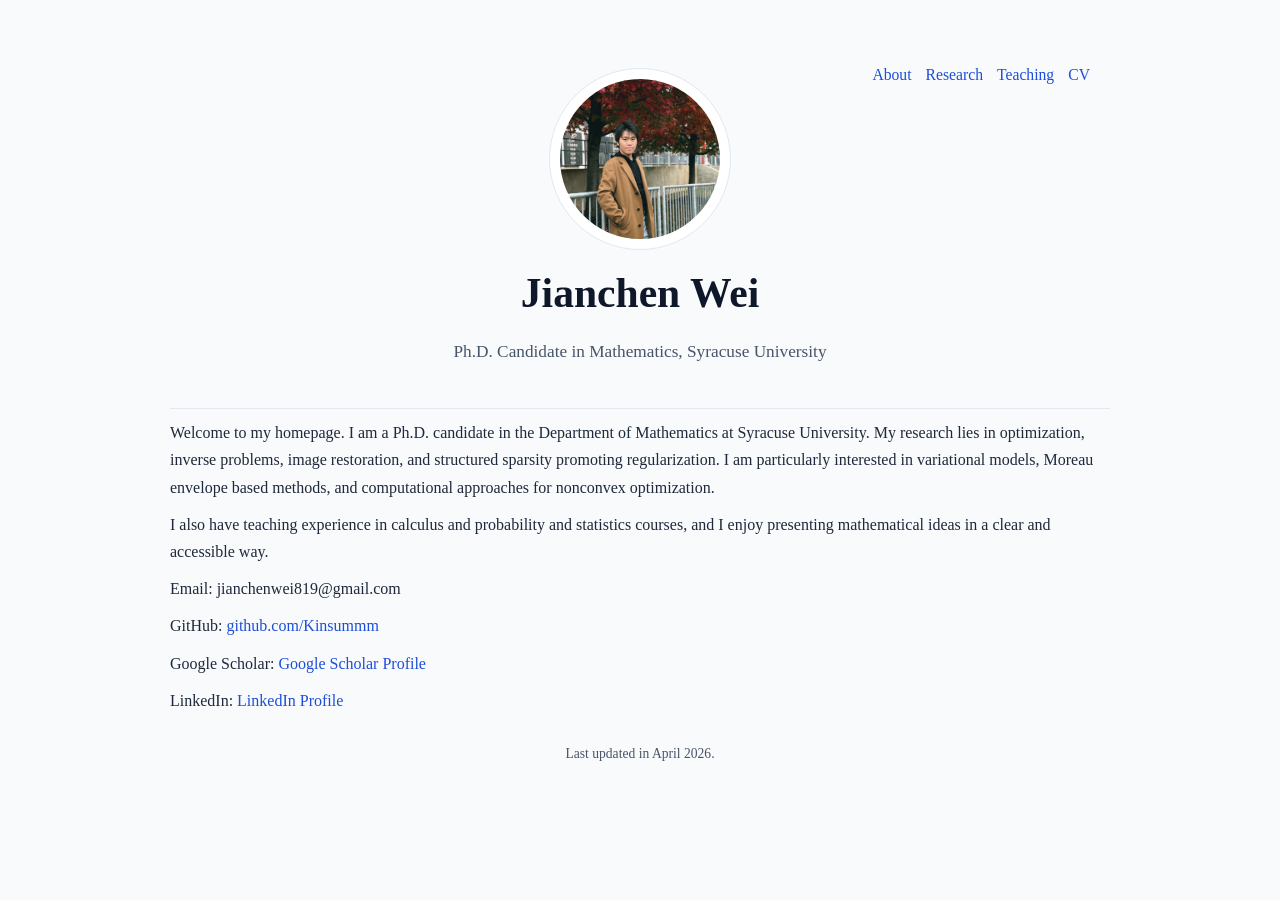
==== index.html @ 6264d002 "Add files via upload" ====
<!DOCTYPE html>
<html lang="en">
<head>
  <meta charset="UTF-8" />
  <meta name="viewport" content="width=device-width, initial-scale=1.0" />
  <title>Jianchen Wei | About</title>
  <link rel="stylesheet" href="style.css">
</head>
<body>
  <div class="container">
    <header>
      <div class="top">
        <div class="profile">
          <div class="photo">
            <img src="profile.jpg" alt="Profile photo" />
          </div>
          <h1 class="name">Jianchen Wei</h1>
          <p class="subtitle">Ph.D. Candidate in Mathematics, Syracuse University</p>
        </div>
        <nav class="top-nav">
          <a href="index.html">About</a>
          <a href="research.html">Research</a>
          <a href="teaching.html">Teaching</a>
          <a href="Postdoc_JianchenWei_CV.pdf" target="_blank">CV</a>
        </nav>
      </div>
    </header>


      <p>
        Welcome to my homepage. 
        I am a Ph.D. candidate in the Department of Mathematics at Syracuse University.
        My research lies in optimization, inverse problems, image restoration, and structured sparsity promoting regularization.
        I am particularly interested in variational models, Moreau envelope based methods, and computational approaches for nonconvex optimization.
      </p>
      <p>
        I also have teaching experience in calculus and probability and statistics courses, and I enjoy presenting mathematical ideas in a clear and accessible way.
      </p>
      <p>
        Email: jianchenwei819@gmail.com
      </p>
      <p>
        GitHub: <a href="https://github.com/Kinsummm" target="_blank">github.com/Kinsummm</a>
      </p>
      <p>
        Google Scholar: <a href="https://scholar.google.com/citations?user=dxs32J8AAAAJ" target="_blank">Google Scholar Profile</a>
      </p>
      <p>
        LinkedIn: <a href="https://www.linkedin.com/in/jianchen-wei/" target="_blank">LinkedIn Profile</a>
      </p>


    <footer>
      <p>Last updated in April 2026.</p>
    </footer>
  </div>
</body>
</html>
---- style.css ----
:root {
  --bg: #f8fafc;
  --card: #ffffff;
  --text: #1e293b;
  --muted: #475569;
  --line: #e2e8f0;
  --accent: #0f172a;
  --link: #1d4ed8;
  --max: 980px;
}

* {
  box-sizing: border-box;
}

body {
  margin: 0;
  font-family: Georgia, "Times New Roman", serif;
  background: var(--bg);
  color: var(--text);
  line-height: 1.7;
}

a {
  color: var(--link);
  text-decoration: none;
}

a:hover {
  text-decoration: underline;
}

.container {
  max-width: var(--max);
  margin: 0 auto;
  padding: 32px 20px 64px;
}

header {
  padding: 36px 0 24px;
  border-bottom: 1px solid var(--line);
  position: relative;
  text-align: center;
}

.top {
  display: grid;
  grid-template-columns: 1fr;
  gap: 28px;
  align-items: start;
}

.name, h1 {
  font-size: 2.6rem;
  margin: 0 0 8px;
  color: var(--accent);
}

.subtitle {
  font-size: 1.08rem;
  color: var(--muted);
  margin: 0 0 18px;
}

.photo {
  background: var(--card);
  border: 1px solid var(--line);
  padding: 10px;
  text-align: center;
  display: inline-block;
  border-radius: 50%;
}

.photo img {
  width: 160px;
  height: 160px;
  border-radius: 50%;
  display: block;
  margin: 0 auto;
  object-fit: cover;
}

.profile {
  text-align: center;
}

nav.top-nav {
  position: absolute;
  top: 20px;
  right: 20px;
  display: flex;
  gap: 14px;
  font-size: 0.98rem;
  align-items: center;
}

nav {
  margin-top: 10px;
  display: flex;
  flex-wrap: wrap;
  gap: 16px;
  font-size: 1rem;
  justify-content: center;
}

section {
  margin-top: 34px;
  background: var(--card);
  border: 1px solid var(--line);
  border-radius: 18px;
  padding: 24px;
}

h2 {
  margin: 0 0 14px;
  font-size: 1.45rem;
  color: var(--accent);
}

h3 {
  margin: 28px 0 10px;
  font-size: 1.25rem;
  font-weight: 600;
  border-bottom: 1px solid var(--line);
  padding-bottom: 6px;
}

p {
  margin: 10px 0;
}

ol {
  margin: 0 0 0 24px;
  padding: 0;
}

li {
  margin: 20px 0 28px;
}

.paper-title {
  font-weight: 700;
  font-size: 1.05rem;
  margin-bottom: 6px;
}

.paper-authors,
.paper-venue,
.paper-links {
  margin: 4px 0;
}

.paper-links a {
  margin-right: 14px;
}

.muted {
  color: var(--muted);
}

footer {
  margin-top: 28px;
  text-align: center;
  color: var(--muted);
  font-size: 0.85rem;
}

@media (max-width: 820px) {
  .top {
    grid-template-columns: 1fr;
  }

  .name, h1 {
    font-size: 2.1rem;
  }

  nav.top-nav {
    position: static;
    margin-top: 18px;
    justify-content: center;
  }
}

@media (max-width: 700px) {
  h1 {
    font-size: 1.9rem;
  }
}
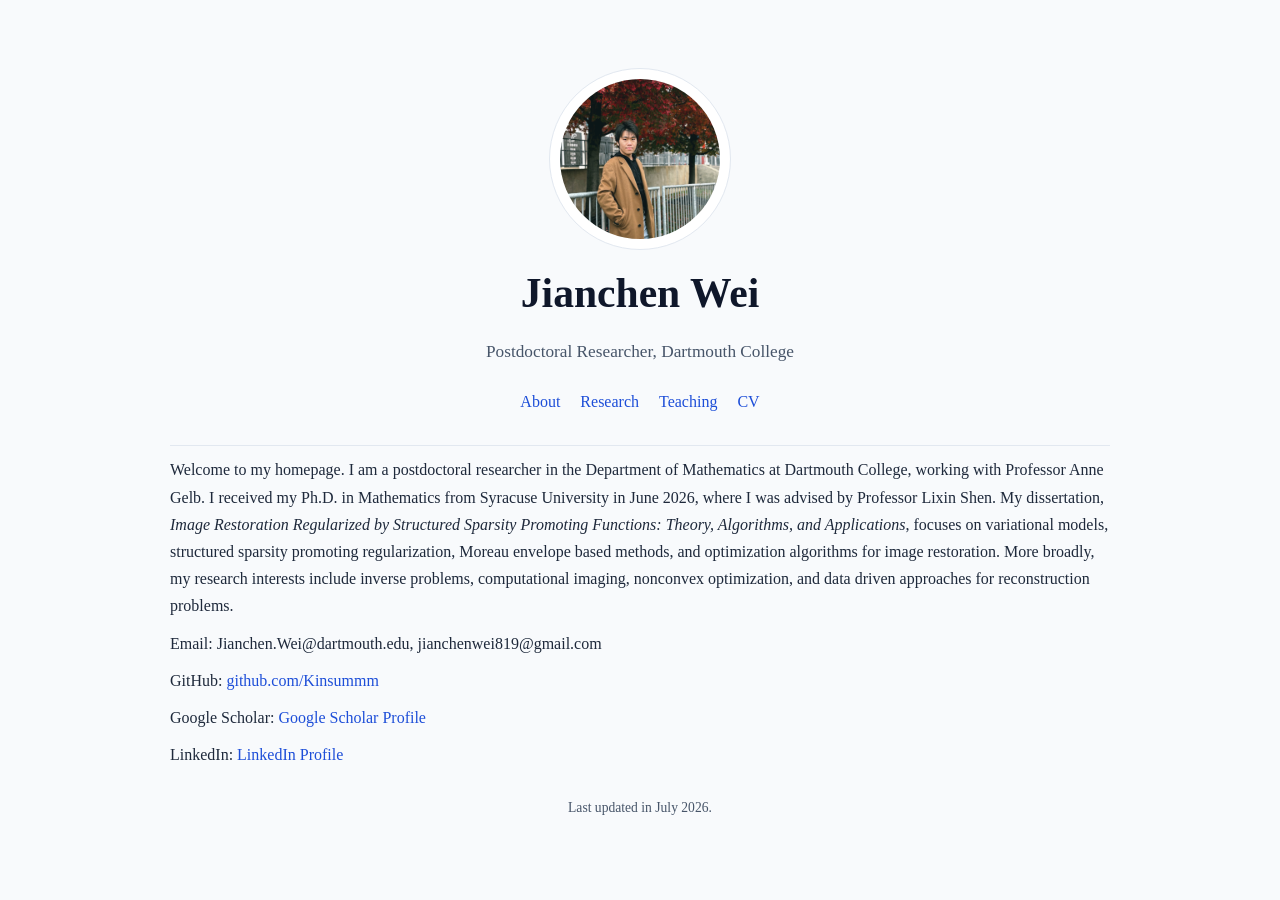
==== commit e5ac03f7: "Update personal homepage" ====
--- a/index.html
+++ b/index.html
@@ -15,7 +15,7 @@
             <img src="profile.jpg" alt="Profile photo" />
           </div>
           <h1 class="name">Jianchen Wei</h1>
-          <p class="subtitle">Ph.D. Candidate in Mathematics, Syracuse University</p>
+          <p class="subtitle">Postdoctoral Researcher, Dartmouth College</p>
         </div>
         <nav class="top-nav">
           <a href="index.html">About</a>
@@ -28,16 +28,14 @@
 
 
       <p>
-        Welcome to my homepage. 
-        I am a Ph.D. candidate in the Department of Mathematics at Syracuse University.
-        My research lies in optimization, inverse problems, image restoration, and structured sparsity promoting regularization.
-        I am particularly interested in variational models, Moreau envelope based methods, and computational approaches for nonconvex optimization.
-      </p>
+      Welcome to my homepage. 
+      I am a postdoctoral researcher in the Department of Mathematics at Dartmouth College, working with Professor Anne Gelb. 
+      I received my Ph.D. in Mathematics from Syracuse University in June 2026, where I was advised by Professor Lixin Shen. 
+      My dissertation, <em>Image Restoration Regularized by Structured Sparsity Promoting Functions: Theory, Algorithms, and Applications</em>, focuses on variational models, structured sparsity promoting regularization, Moreau envelope based methods, and optimization algorithms for image restoration. 
+      More broadly, my research interests include inverse problems, computational imaging, nonconvex optimization, and data driven approaches for reconstruction problems.
+    </p>
       <p>
-        I also have teaching experience in calculus and probability and statistics courses, and I enjoy presenting mathematical ideas in a clear and accessible way.
-      </p>
-      <p>
-        Email: jianchenwei819@gmail.com
+        Email: Jianchen.Wei@dartmouth.edu, jianchenwei819@gmail.com
       </p>
       <p>
         GitHub: <a href="https://github.com/Kinsummm" target="_blank">github.com/Kinsummm</a>
@@ -51,7 +49,7 @@
 
 
     <footer>
-      <p>Last updated in April 2026.</p>
+      <p>Last updated in July 2026.</p>
     </footer>
   </div>
 </body>
--- a/style.css
+++ b/style.css
@@ -7,7 +7,7 @@
   --accent: #0f172a;
   --link: #1d4ed8;
   --max: 980px;
-}
+}
 
 * {
   box-sizing: border-box;
@@ -43,14 +43,7 @@
   text-align: center;
 }
 
-.top {
-  display: grid;
-  grid-template-columns: 1fr;
-  gap: 28px;
-  align-items: start;
-}
-
-.name, h1 {
+.name, h1 {
   font-size: 2.6rem;
   margin: 0 0 8px;
   color: var(--accent);
@@ -84,32 +77,83 @@
   text-align: center;
 }
 
-nav.top-nav {
-  position: absolute;
-  top: 20px;
-  right: 20px;
-  display: flex;
-  gap: 14px;
-  font-size: 0.98rem;
-  align-items: center;
-}
-
-nav {
+nav {
   margin-top: 10px;
   display: flex;
   flex-wrap: wrap;
   gap: 16px;
   font-size: 1rem;
   justify-content: center;
-}
-
-section {
-  margin-top: 34px;
-  background: var(--card);
-  border: 1px solid var(--line);
-  border-radius: 18px;
-  padding: 24px;
-}
+}
+
+nav a {
+  padding: 4px 2px;
+  border-bottom: 2px solid transparent;
+}
+
+nav a.active {
+  color: var(--accent);
+  border-bottom-color: var(--accent);
+}
+section {
+  margin-top: 34px;
+  background: var(--card);
+  border: 1px solid var(--line);
+  border-radius: 18px;
+  padding: 24px;
+}
+
+.research-page section {
+  background: transparent;
+  border: 0;
+  border-radius: 0;
+  padding: 0;
+}
+
+.research-page section h2 {
+  border-bottom: 1px solid var(--line);
+  padding-bottom: 6px;
+}
+
+main {
+  margin-top: 30px;
+}
+
+.intro {
+  font-size: 1.03rem;
+}
+
+.timeline-item {
+  display: grid;
+  grid-template-columns: 110px 1fr;
+  gap: 18px;
+  margin: 16px 0;
+}
+
+.date {
+  color: var(--muted);
+  font-variant-numeric: tabular-nums;
+  margin-right: 12px;
+}
+
+.contact-links {
+  display: flex;
+  flex-wrap: wrap;
+  gap: 10px;
+}
+
+.contact-links a,
+.paper-links a {
+  display: inline-block;
+  padding: 5px 11px;
+  border: 1px solid var(--line);
+  border-radius: 999px;
+  background: var(--bg);
+}
+
+.publication-list li {
+  padding-left: 6px;
+}
 
 h2 {
   margin: 0 0 14px;
@@ -166,23 +210,26 @@
 }
 
 @media (max-width: 820px) {
-  .top {
-    grid-template-columns: 1fr;
-  }
-
-  .name, h1 {
-    font-size: 2.1rem;
-  }
-
-  nav.top-nav {
-    position: static;
-    margin-top: 18px;
-    justify-content: center;
-  }
-}
+  .name, h1 {
+    font-size: 2.1rem;
+  }
+}
 
 @media (max-width: 700px) {
-  h1 {
-    font-size: 1.9rem;
-  }
-}
+  h1 {
+    font-size: 1.9rem;
+  }
+
+  .container {
+    padding: 18px 14px 42px;
+  }
+
+  section {
+    padding: 20px;
+  }
+
+  .timeline-item {
+    grid-template-columns: 1fr;
+    gap: 2px;
+  }
+}
